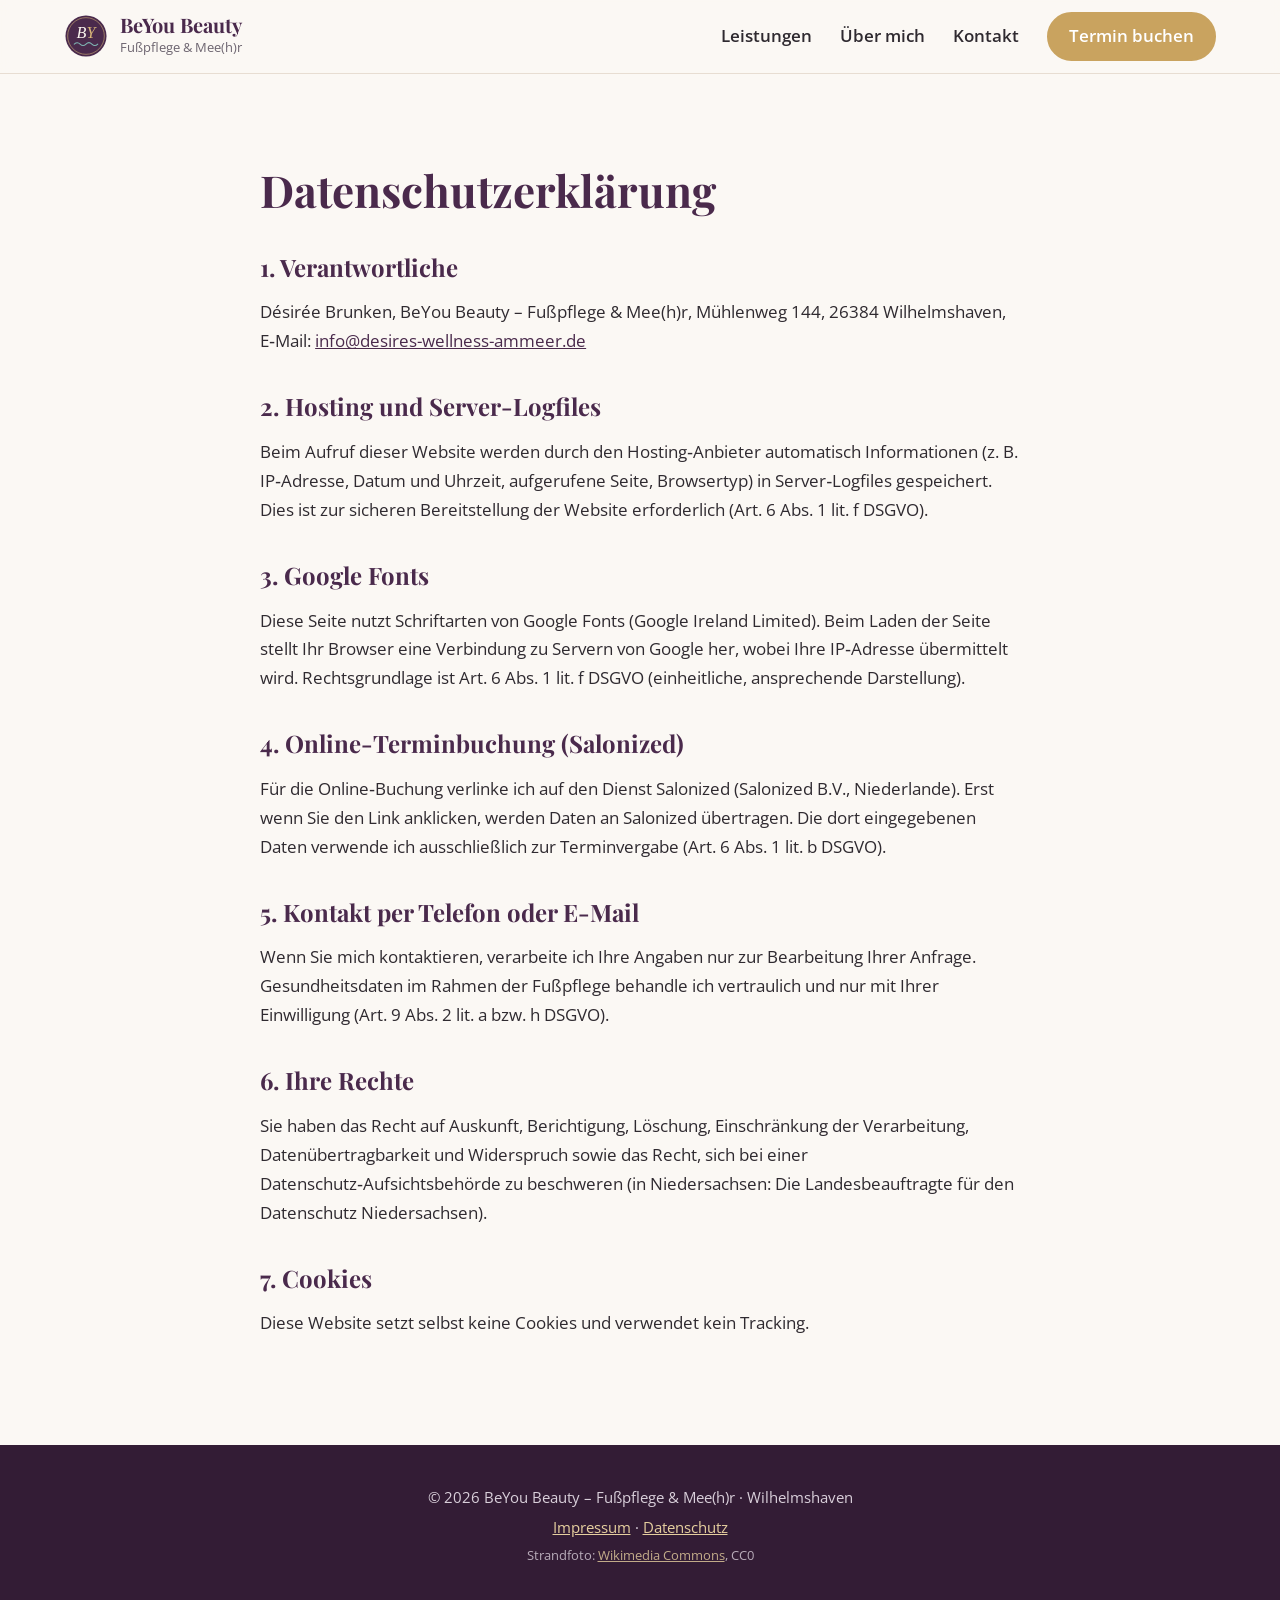
==== datenschutz.html @ 03ec9e49 "Website neu aufgebaut: One-Pager für BeYou Beauty – Fußpflege & Mee(h)r - Moderner, mobilfreundliche" ====
<!DOCTYPE html>
<html lang="de">
  <head>
    <meta charset="UTF-8" />
    <meta name="viewport" content="width=device-width, initial-scale=1.0" />
    <title>Datenschutz – BeYou Beauty</title>
    <meta name="robots" content="noindex" />
    <meta
      name="description"
      content="BeYou Beauty – Fußpflege & Mee(h)r in Wilhelmshaven. Medizinische Fußpflege, Nagelkorrekturspangen, Massagen und Beauty von Désirée Brunken, staatlich geprüfte Kosmetikerin und Podologin in Ausbildung."
    />
    <link rel="icon" href="assets/logo.svg" type="image/svg+xml" />
    <link rel="preconnect" href="https://fonts.googleapis.com" />
    <link rel="preconnect" href="https://fonts.gstatic.com" crossorigin />
    <link
      href="https://fonts.googleapis.com/css2?family=Playfair+Display:ital,wght@0,500;0,700;1,500&family=Open+Sans:wght@400;600&display=swap"
      rel="stylesheet"
    />
    <link rel="stylesheet" href="style.css" />
  </head>
  <body>
    <!-- Navigation -->
    <nav class="navbar">
      <a href="index.html#start" class="brand">
        <img src="assets/logo.svg" alt="" width="44" height="44" />
        <span>
          <strong>BeYou Beauty</strong>
          <small>Fußpflege &amp; Mee(h)r</small>
        </span>
      </a>
      <input type="checkbox" id="nav-toggle" class="nav-toggle" />
      <label for="nav-toggle" class="nav-toggle-label" aria-label="Menü öffnen">
        <span></span>
      </label>
      <ul>
        <li><a href="index.html#leistungen">Leistungen</a></li>
        <li><a href="index.html#ueber-mich">Über mich</a></li>
        <li><a href="index.html#kontakt">Kontakt</a></li>
        <li><a href="index.html#termin" class="btn btn-small">Termin buchen</a></li>
      </ul>
    </nav>

    <main class="section">
      <div class="container legal">
        <h1>Datenschutzerklärung</h1>
        <h2>1. Verantwortliche</h2>
        <p>
          Désirée Brunken, BeYou Beauty – Fußpflege &amp; Mee(h)r,
          Mühlenweg 144, 26384 Wilhelmshaven,
          E‑Mail: <a href="mailto:info@desires-wellness-ammeer.de">info@desires-wellness-ammeer.de</a>
        </p>
        <h2>2. Hosting und Server‑Logfiles</h2>
        <p>
          Beim Aufruf dieser Website werden durch den Hosting‑Anbieter
          automatisch Informationen (z.&nbsp;B. IP‑Adresse, Datum und Uhrzeit,
          aufgerufene Seite, Browsertyp) in Server‑Logfiles gespeichert. Dies
          ist zur sicheren Bereitstellung der Website erforderlich
          (Art.&nbsp;6 Abs.&nbsp;1 lit.&nbsp;f DSGVO).
        </p>
        <h2>3. Google Fonts</h2>
        <p>
          Diese Seite nutzt Schriftarten von Google Fonts (Google Ireland
          Limited). Beim Laden der Seite stellt Ihr Browser eine Verbindung zu
          Servern von Google her, wobei Ihre IP‑Adresse übermittelt wird.
          Rechtsgrundlage ist Art.&nbsp;6 Abs.&nbsp;1 lit.&nbsp;f DSGVO
          (einheitliche, ansprechende Darstellung).
        </p>
        <h2>4. Online‑Terminbuchung (Salonized)</h2>
        <p>
          Für die Online‑Buchung verlinke ich auf den Dienst Salonized
          (Salonized B.V., Niederlande). Erst wenn Sie den Link anklicken,
          werden Daten an Salonized übertragen. Die dort eingegebenen Daten
          verwende ich ausschließlich zur Terminvergabe
          (Art.&nbsp;6 Abs.&nbsp;1 lit.&nbsp;b DSGVO).
        </p>
        <h2>5. Kontakt per Telefon oder E‑Mail</h2>
        <p>
          Wenn Sie mich kontaktieren, verarbeite ich Ihre Angaben nur zur
          Bearbeitung Ihrer Anfrage. Gesundheitsdaten im Rahmen der
          Fußpflege behandle ich vertraulich und nur mit Ihrer Einwilligung
          (Art.&nbsp;9 Abs.&nbsp;2 lit.&nbsp;a bzw. h DSGVO).
        </p>
        <h2>6. Ihre Rechte</h2>
        <p>
          Sie haben das Recht auf Auskunft, Berichtigung, Löschung,
          Einschränkung der Verarbeitung, Datenübertragbarkeit und
          Widerspruch sowie das Recht, sich bei einer
          Datenschutz‑Aufsichtsbehörde zu beschweren (in Niedersachsen: Die
          Landesbeauftragte für den Datenschutz Niedersachsen).
        </p>
        <h2>7. Cookies</h2>
        <p>Diese Website setzt selbst keine Cookies und verwendet kein Tracking.</p>
      </div>
    </main>

    <footer class="footer">
      <div class="container footer-content">
        <p>&copy; 2026 BeYou Beauty – Fußpflege &amp; Mee(h)r · Wilhelmshaven</p>
        <p>
          <a href="impressum.html">Impressum</a> ·
          <a href="datenschutz.html">Datenschutz</a>
        </p>
        <p class="credits">
          Strandfoto:
          <a
            href="https://commons.wikimedia.org/wiki/File:People_enjoying_beach_walk_(Unsplash).jpg"
            target="_blank"
            rel="noopener"
            >Wikimedia Commons</a
          >, CC0
        </p>
      </div>
    </footer>
    <script>
      // Mobiles Menü nach Klick auf einen Link schließen
      document.querySelectorAll('.navbar ul a').forEach(function (link) {
        link.addEventListener('click', function () {
          document.getElementById('nav-toggle').checked = false;
        });
      });
    </script>
  </body>
</html>
---- style.css ----
/*
  Stylesheet für „BeYou Beauty – Fußpflege & Mee(h)r“.
  Farbwelt: dunkles Pflaume (Marke), Gold (Akzent), Sand und Meeresgrün
  für das Nordsee‑Gefühl. Überschriften in „Playfair Display“,
  Fließtext in „Open Sans“.
*/

:root {
  --plum: #4a2a4c;
  --plum-dark: #331c35;
  --gold: #c9a35f;
  --gold-dark: #b08944;
  --sea: #5f9e9a;
  --sand: #f6efe6;
  --cream: #fbf8f4;
  --text: #2f2a30;
  --muted: #6d6570;
  --line: #e7ddd2;
  --radius: 14px;
  --shadow: 0 10px 30px rgba(74, 42, 76, 0.08);
}

* {
  box-sizing: border-box;
}

html {
  scroll-behavior: smooth;
  scroll-padding-top: 80px;
}

body {
  margin: 0;
  font-family: 'Open Sans', system-ui, sans-serif;
  font-size: 17px;
  line-height: 1.7;
  color: var(--text);
  background: var(--cream);
}

h1,
h2,
h3 {
  font-family: 'Playfair Display', Georgia, serif;
  font-weight: 700;
  line-height: 1.2;
  color: var(--plum);
  margin: 0 0 0.5em;
}

a {
  color: var(--plum);
}

img {
  max-width: 100%;
  display: block;
}

svg {
  width: 24px;
  height: 24px;
  flex-shrink: 0;
  fill: none;
  stroke: currentColor;
  stroke-width: 1.7;
  stroke-linecap: round;
  stroke-linejoin: round;
}

.container {
  width: min(1120px, 100% - 32px);
  margin: 0 auto;
}

.eyebrow {
  text-transform: uppercase;
  letter-spacing: 0.18em;
  font-size: 13px;
  font-weight: 600;
  color: var(--sea);
  margin: 0 0 8px;
}

.center {
  text-align: center;
}

/* Buttons */
.btn {
  display: inline-block;
  padding: 13px 28px;
  border-radius: 999px;
  background: var(--gold);
  color: #fff;
  border: 2px solid var(--gold);
  font-weight: 600;
  text-decoration: none;
  transition: background-color 0.2s ease, color 0.2s ease, border-color 0.2s ease;
}

.btn:hover {
  background: var(--gold-dark);
  border-color: var(--gold-dark);
}

.btn-ghost {
  background: transparent;
  color: var(--plum);
  border-color: var(--plum);
}

.btn-ghost:hover {
  background: var(--plum);
  border-color: var(--plum);
  color: #fff;
}

.btn-small {
  padding: 8px 20px;
}

/* Navigation */
.navbar {
  position: sticky;
  top: 0;
  z-index: 100;
  display: flex;
  align-items: center;
  justify-content: space-between;
  gap: 16px;
  padding: 12px max(16px, 5%);
  background: rgba(251, 248, 244, 0.92);
  backdrop-filter: blur(8px);
  border-bottom: 1px solid var(--line);
}

.brand {
  display: flex;
  align-items: center;
  gap: 12px;
  text-decoration: none;
}

.brand strong {
  display: block;
  font-family: 'Playfair Display', Georgia, serif;
  font-size: 20px;
  color: var(--plum);
  line-height: 1.1;
}

.brand small {
  display: block;
  font-size: 13px;
  color: var(--muted);
}

.navbar ul {
  list-style: none;
  display: flex;
  align-items: center;
  gap: 28px;
  margin: 0;
  padding: 0;
}

.navbar ul a:not(.btn) {
  color: var(--text);
  text-decoration: none;
  font-weight: 600;
}

.navbar ul a:not(.btn):hover {
  color: var(--gold-dark);
}

.navbar ul .btn {
  color: #fff;
}

.nav-toggle,
.nav-toggle-label {
  display: none;
}

/* Hero */
.hero {
  min-height: min(82vh, 720px);
  display: flex;
  align-items: center;
  padding: 80px max(16px, 6%);
  background:
    linear-gradient(90deg, rgba(51, 28, 53, 0.82) 0%, rgba(51, 28, 53, 0.45) 55%, rgba(51, 28, 53, 0.1) 100%),
    url('assets/img/strand.jpg') center / cover no-repeat;
}

.hero-content {
  max-width: 620px;
  color: #fff;
}

.hero .eyebrow {
  color: #e6cf9f;
}

.hero h1 {
  color: #fff;
  font-size: clamp(38px, 6vw, 62px);
}

.hero h1 em {
  font-weight: 500;
  color: #e6cf9f;
}

.hero p {
  font-size: 19px;
  color: #f3ecf3;
}

.hero-actions {
  display: flex;
  flex-wrap: wrap;
  gap: 14px;
  margin-top: 28px;
}

.hero .btn-ghost {
  color: #fff;
  border-color: #fff;
}

.hero .btn-ghost:hover {
  background: #fff;
  color: var(--plum);
}

/* Vorteile */
.features {
  margin-top: -60px;
  position: relative;
}

.features-grid {
  display: grid;
  grid-template-columns: repeat(3, 1fr);
  gap: 24px;
}

.feature {
  background: #fff;
  border-radius: var(--radius);
  box-shadow: var(--shadow);
  padding: 28px;
}

.feature svg {
  width: 36px;
  height: 36px;
  color: var(--gold);
  margin-bottom: 12px;
}

.feature h3 {
  font-size: 21px;
}

.feature p {
  margin: 0;
  color: var(--muted);
  font-size: 16px;
}

/* Sections */
.section {
  padding: 90px 0;
}

.section h2 {
  font-size: clamp(30px, 4vw, 40px);
  text-align: center;
  margin-bottom: 40px;
}

.section h2.left {
  text-align: left;
  margin-bottom: 20px;
}

.section-sand {
  background: var(--sand);
}

/* Preise */
.price-grid {
  display: grid;
  grid-template-columns: repeat(2, 1fr);
  gap: 28px;
}

.price-card {
  background: #fff;
  border: 1px solid var(--line);
  border-radius: var(--radius);
  padding: 32px;
}

.price-card h3 {
  font-size: 26px;
  padding-bottom: 12px;
  border-bottom: 2px solid var(--gold);
  display: inline-block;
}

.price-list {
  list-style: none;
  margin: 8px 0 0;
  padding: 0;
}

.price-list li {
  display: flex;
  justify-content: space-between;
  align-items: baseline;
  gap: 16px;
  padding: 14px 0;
  border-bottom: 1px dashed var(--line);
}

.price-list li:last-child {
  border-bottom: none;
}

.price-list small {
  display: block;
  color: var(--muted);
  font-size: 14px;
}

.price-list b {
  color: var(--plum);
  white-space: nowrap;
  font-size: 18px;
}

.note {
  color: var(--muted);
  font-size: 15px;
  margin: 12px 0 0;
}

.note.center {
  margin-top: 32px;
}

/* Über mich */
.about-grid {
  display: grid;
  grid-template-columns: 5fr 7fr;
  gap: 60px;
  align-items: center;
}

.about-img {
  width: 100%;
  height: auto;
  aspect-ratio: 4 / 5;
  object-fit: cover;
  border-radius: 200px 200px var(--radius) var(--radius);
  box-shadow: var(--shadow);
}

.signature {
  font-family: 'Playfair Display', Georgia, serif;
  font-style: italic;
  font-size: 26px;
  color: var(--gold-dark);
  margin-top: 24px;
}

/* Termin */
.booking {
  background: linear-gradient(135deg, var(--plum-dark), var(--plum) 60%, #6a4a6c);
}

.booking-box {
  max-width: 760px;
  text-align: center;
  color: #f3ecf3;
}

.booking h2 {
  color: #fff;
  margin-bottom: 16px;
}

.booking .hero-actions {
  justify-content: center;
}

.booking .btn-ghost {
  color: #fff;
  border-color: #fff;
}

.booking .btn-ghost:hover {
  background: #fff;
  color: var(--plum);
}

/* Kontakt */
.contact-grid {
  display: grid;
  grid-template-columns: 1fr 1fr;
  gap: 60px;
  align-items: center;
}

.contact-list {
  list-style: none;
  padding: 0;
  margin: 0 0 28px;
}

.contact-list li {
  display: flex;
  gap: 14px;
  margin-bottom: 18px;
}

.contact-list svg {
  color: var(--sea);
  margin-top: 3px;
}

.contact-list a {
  text-decoration: none;
  word-break: break-word;
}

.contact-list a:hover {
  text-decoration: underline;
}

.contact-img {
  width: 100%;
  height: 100%;
  max-height: 460px;
  object-fit: cover;
  border-radius: var(--radius);
  box-shadow: var(--shadow);
}

/* Rechtstexte */
.legal {
  max-width: 760px;
}

.legal h1 {
  font-size: clamp(32px, 5vw, 44px);
}

.legal h2 {
  text-align: left;
  font-size: 24px;
  margin: 36px 0 10px;
}

/* Footer */
.footer {
  background: var(--plum-dark);
  color: #d9cfda;
  padding: 36px 0;
  font-size: 15px;
}

.footer-content {
  text-align: center;
}

.footer-content p {
  margin: 4px 0;
}

.footer a {
  color: #e6cf9f;
}

.footer .credits {
  font-size: 13px;
  opacity: 0.8;
}

/* Responsive */
@media (max-width: 900px) {
  .features-grid,
  .price-grid,
  .about-grid,
  .contact-grid {
    grid-template-columns: 1fr;
  }

  .about-grid,
  .contact-grid {
    gap: 36px;
  }

  .about-img {
    max-width: 420px;
    margin: 0 auto;
  }

  .section {
    padding: 64px 0;
  }

  .price-card {
    padding: 24px;
  }
}

@media (max-width: 760px) {
  .nav-toggle-label {
    display: flex;
    align-items: center;
    justify-content: center;
    width: 44px;
    height: 44px;
    cursor: pointer;
  }

  .nav-toggle-label span,
  .nav-toggle-label span::before,
  .nav-toggle-label span::after {
    display: block;
    width: 24px;
    height: 2px;
    background: var(--plum);
    position: relative;
  }

  .nav-toggle-label span::before,
  .nav-toggle-label span::after {
    content: '';
    position: absolute;
  }

  .nav-toggle-label span::before {
    top: -7px;
  }

  .nav-toggle-label span::after {
    top: 7px;
  }

  .navbar ul {
    display: none;
    position: absolute;
    top: 100%;
    left: 0;
    right: 0;
    flex-direction: column;
    gap: 0;
    padding: 8px 16px 20px;
    background: var(--cream);
    border-bottom: 1px solid var(--line);
  }

  .navbar ul li {
    width: 100%;
    text-align: center;
    padding: 10px 0;
  }

  .nav-toggle:checked ~ ul {
    display: flex;
  }

  .hero {
    min-height: 0;
    padding: 72px 16px 110px;
    background:
      linear-gradient(rgba(51, 28, 53, 0.7), rgba(51, 28, 53, 0.7)),
      url('assets/img/strand.jpg') center / cover no-repeat;
  }

  .hero p {
    font-size: 17px;
  }
}
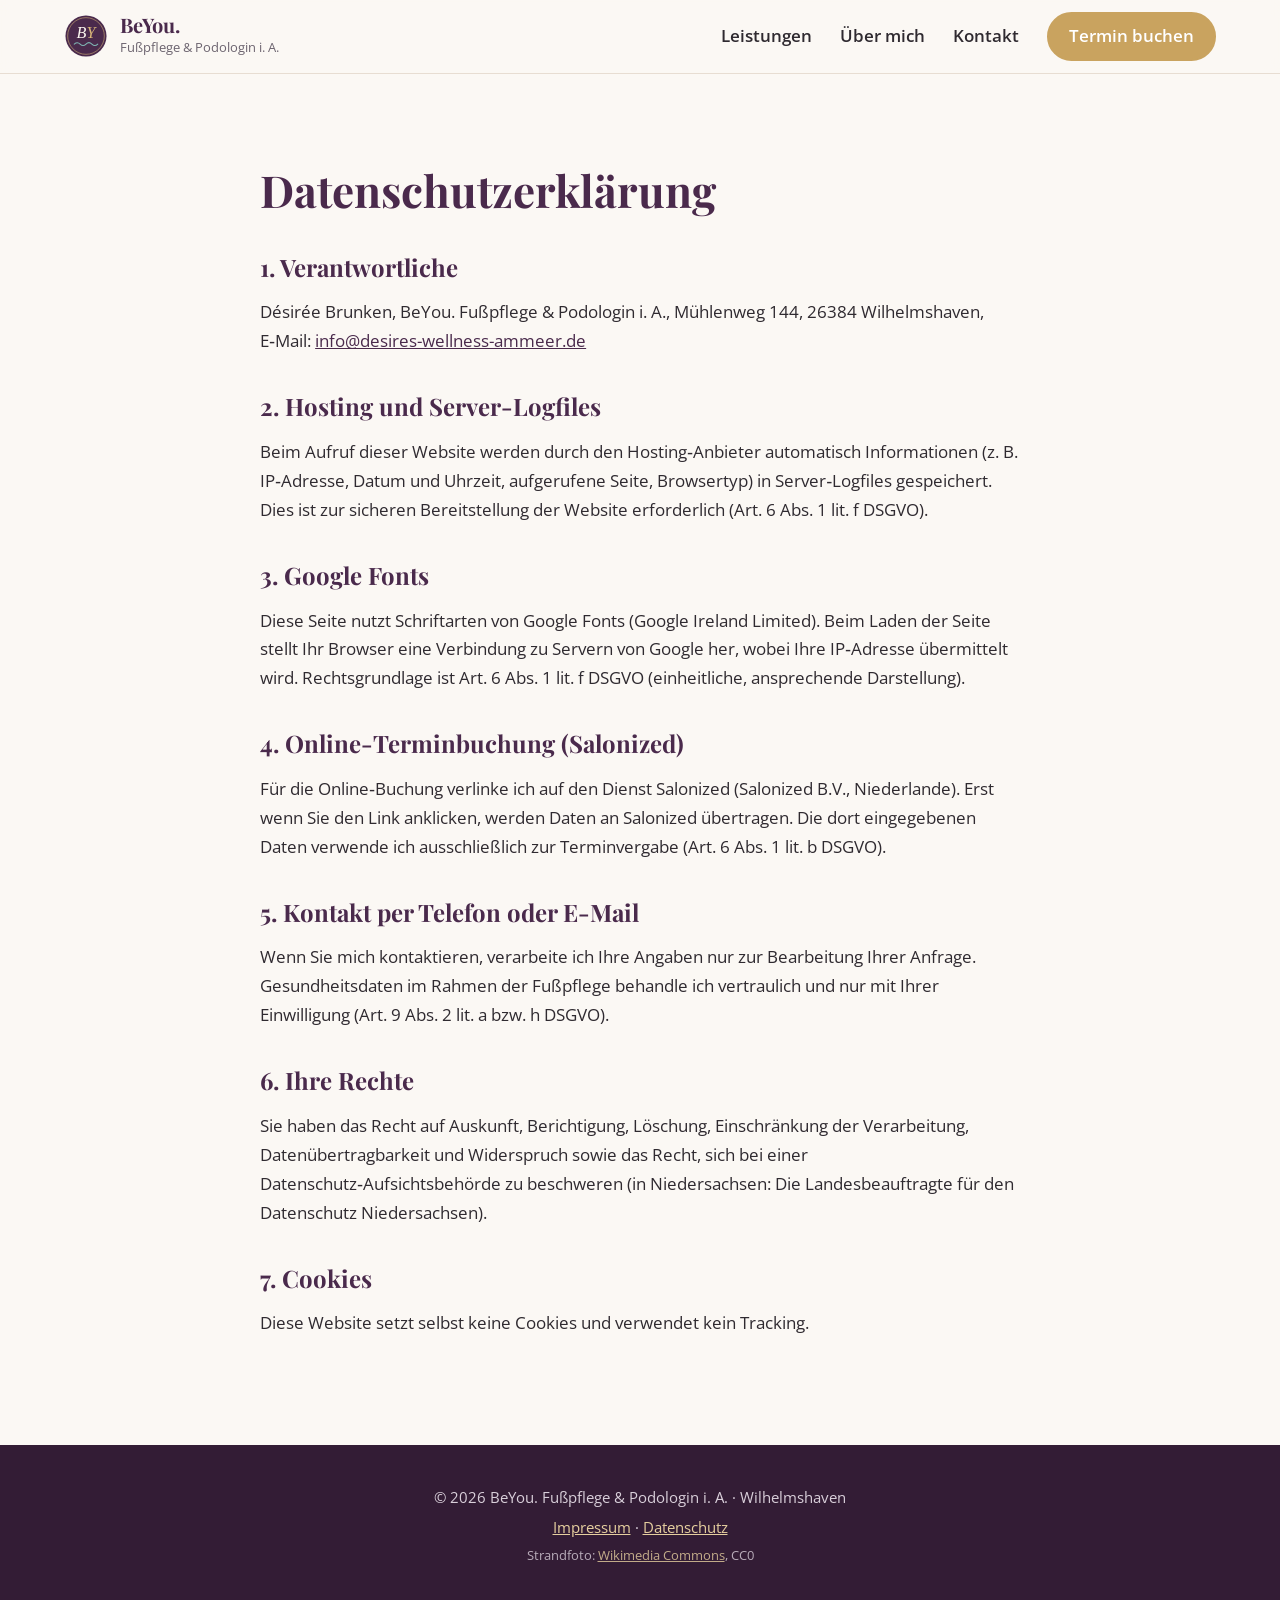
==== commit 1214acb8: "Firmenname auf „BeYou. Fußpflege & Podologin i. A.“ geändert Co-Authored-By: Claude Opus 5.5 <norepl" ====
--- a/datenschutz.html
+++ b/datenschutz.html
@@ -3,11 +3,11 @@
   <head>
     <meta charset="UTF-8" />
     <meta name="viewport" content="width=device-width, initial-scale=1.0" />
-    <title>Datenschutz – BeYou Beauty</title>
+    <title>Datenschutz – BeYou. Fußpflege</title>
     <meta name="robots" content="noindex" />
     <meta
       name="description"
-      content="BeYou Beauty – Fußpflege & Mee(h)r in Wilhelmshaven. Medizinische Fußpflege, Nagelkorrekturspangen, Massagen und Beauty von Désirée Brunken, staatlich geprüfte Kosmetikerin und Podologin in Ausbildung."
+      content="BeYou. Fußpflege & Podologin i. A. in Wilhelmshaven. Medizinische Fußpflege, Nagelkorrekturspangen, Massagen und Beauty von Désirée Brunken, staatlich geprüfte Kosmetikerin und Podologin in Ausbildung."
     />
     <link rel="icon" href="assets/logo.svg" type="image/svg+xml" />
     <link rel="preconnect" href="https://fonts.googleapis.com" />
@@ -24,8 +24,8 @@
       <a href="index.html#start" class="brand">
         <img src="assets/logo.svg" alt="" width="44" height="44" />
         <span>
-          <strong>BeYou Beauty</strong>
-          <small>Fußpflege &amp; Mee(h)r</small>
+          <strong>BeYou.</strong>
+          <small>Fußpflege &amp; Podologin i. A.</small>
         </span>
       </a>
       <input type="checkbox" id="nav-toggle" class="nav-toggle" />
@@ -45,7 +45,7 @@
         <h1>Datenschutzerklärung</h1>
         <h2>1. Verantwortliche</h2>
         <p>
-          Désirée Brunken, BeYou Beauty – Fußpflege &amp; Mee(h)r,
+          Désirée Brunken, BeYou. Fußpflege &amp; Podologin i. A.,
           Mühlenweg 144, 26384 Wilhelmshaven,
           E‑Mail: <a href="mailto:info@desires-wellness-ammeer.de">info@desires-wellness-ammeer.de</a>
         </p>
@@ -95,7 +95,7 @@
 
     <footer class="footer">
       <div class="container footer-content">
-        <p>&copy; 2026 BeYou Beauty – Fußpflege &amp; Mee(h)r · Wilhelmshaven</p>
+        <p>&copy; 2026 BeYou. Fußpflege &amp; Podologin i. A. · Wilhelmshaven</p>
         <p>
           <a href="impressum.html">Impressum</a> ·
           <a href="datenschutz.html">Datenschutz</a>
--- a/style.css
+++ b/style.css
@@ -1,5 +1,5 @@
 /*
-  Stylesheet für „BeYou Beauty – Fußpflege & Mee(h)r“.
+  Stylesheet für „BeYou. Fußpflege & Podologin i. A.“.
   Farbwelt: dunkles Pflaume (Marke), Gold (Akzent), Sand und Meeresgrün
   für das Nordsee‑Gefühl. Überschriften in „Playfair Display“,
   Fließtext in „Open Sans“.
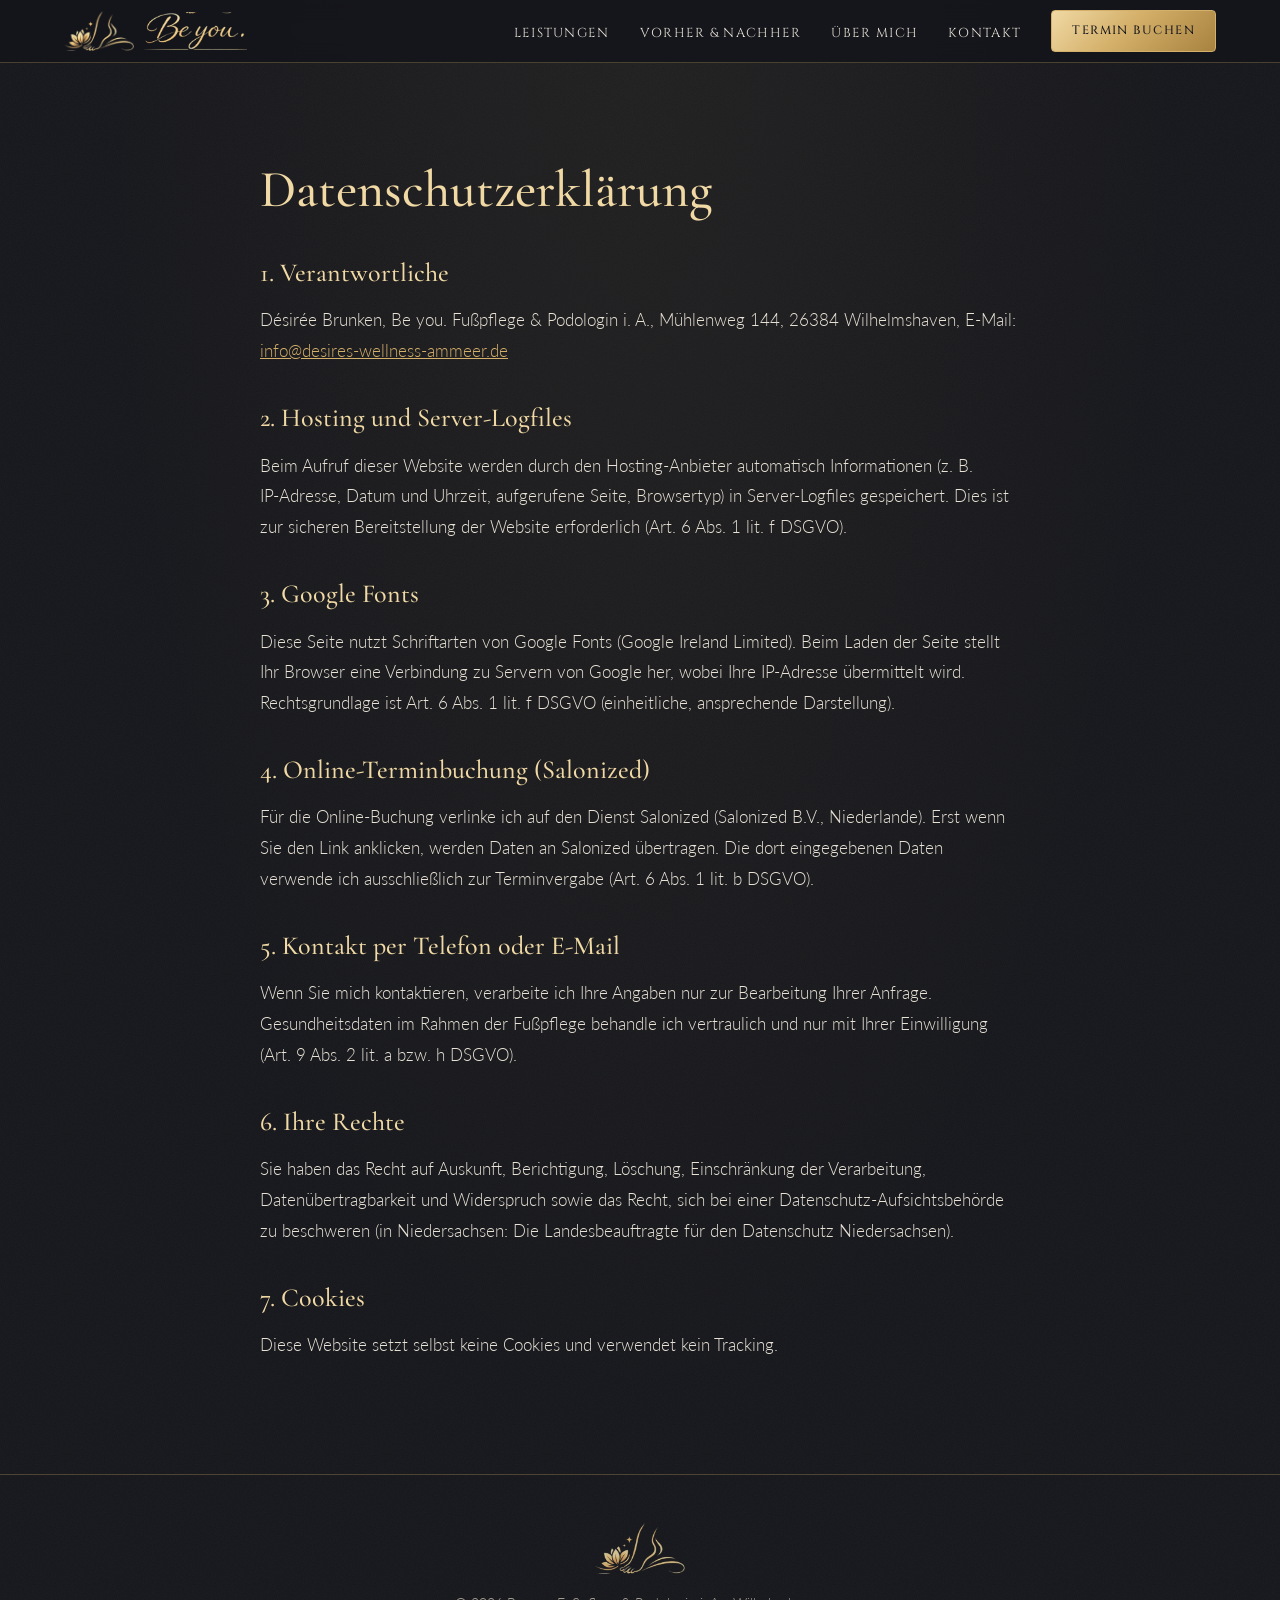
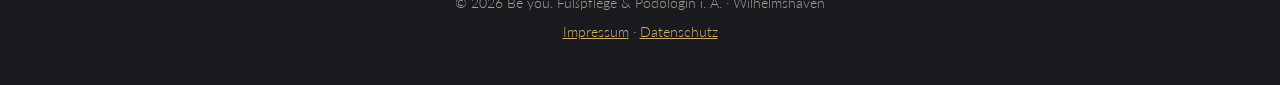
==== commit c5adbe71: "Edles Design im Stil des Logos: Anthrazit & Gold - Echtes Logo eingebunden (freigestellt: komplett, " ====
--- a/datenschutz.html
+++ b/datenschutz.html
@@ -3,17 +3,18 @@
   <head>
     <meta charset="UTF-8" />
     <meta name="viewport" content="width=device-width, initial-scale=1.0" />
-    <title>Datenschutz – BeYou. Fußpflege</title>
+    <title>Datenschutz – Be you. Fußpflege</title>
     <meta name="robots" content="noindex" />
     <meta
       name="description"
-      content="BeYou. Fußpflege & Podologin i. A. in Wilhelmshaven. Medizinische Fußpflege, Nagelkorrekturspangen, Massagen und Beauty von Désirée Brunken, staatlich geprüfte Kosmetikerin und Podologin in Ausbildung."
+      content="Be you. Fußpflege & Podologin in Ausbildung in Wilhelmshaven. Medizinische Fußpflege, Nagelkorrekturspangen, Massagen und Beauty von Désirée Brunken, staatlich geprüfte Kosmetikerin."
     />
-    <link rel="icon" href="assets/logo.svg" type="image/svg+xml" />
+    <meta name="theme-color" content="#15161b" />
+    <link rel="icon" href="assets/favicon.png" type="image/png" />
     <link rel="preconnect" href="https://fonts.googleapis.com" />
     <link rel="preconnect" href="https://fonts.gstatic.com" crossorigin />
     <link
-      href="https://fonts.googleapis.com/css2?family=Playfair+Display:ital,wght@0,500;0,700;1,500&family=Open+Sans:wght@400;600&display=swap"
+      href="https://fonts.googleapis.com/css2?family=Cinzel:wght@400;500&family=Cormorant+Garamond:ital,wght@0,400;0,500;0,600;1,400&family=Great+Vibes&family=Lato:wght@300;400;700&display=swap"
       rel="stylesheet"
     />
     <link rel="stylesheet" href="style.css" />
@@ -21,12 +22,9 @@
   <body>
     <!-- Navigation -->
     <nav class="navbar">
-      <a href="index.html#start" class="brand">
-        <img src="assets/logo.svg" alt="" width="44" height="44" />
-        <span>
-          <strong>BeYou.</strong>
-          <small>Fußpflege &amp; Podologin i. A.</small>
-        </span>
+      <a href="index.html#start" class="brand" aria-label="Be you. – zum Seitenanfang">
+        <img src="assets/logo-icon.png" alt="" class="brand-icon" />
+        <img src="assets/logo-schrift.png" alt="Be you." class="brand-text" />
       </a>
       <input type="checkbox" id="nav-toggle" class="nav-toggle" />
       <label for="nav-toggle" class="nav-toggle-label" aria-label="Menü öffnen">
@@ -34,6 +32,7 @@
       </label>
       <ul>
         <li><a href="index.html#leistungen">Leistungen</a></li>
+        <li><a href="index.html#vorher-nachher">Vorher &amp; Nachher</a></li>
         <li><a href="index.html#ueber-mich">Über mich</a></li>
         <li><a href="index.html#kontakt">Kontakt</a></li>
         <li><a href="index.html#termin" class="btn btn-small">Termin buchen</a></li>
@@ -45,7 +44,7 @@
         <h1>Datenschutzerklärung</h1>
         <h2>1. Verantwortliche</h2>
         <p>
-          Désirée Brunken, BeYou. Fußpflege &amp; Podologin i. A.,
+          Désirée Brunken, Be you. Fußpflege &amp; Podologin i. A.,
           Mühlenweg 144, 26384 Wilhelmshaven,
           E‑Mail: <a href="mailto:info@desires-wellness-ammeer.de">info@desires-wellness-ammeer.de</a>
         </p>
@@ -95,22 +94,15 @@
 
     <footer class="footer">
       <div class="container footer-content">
-        <p>&copy; 2026 BeYou. Fußpflege &amp; Podologin i. A. · Wilhelmshaven</p>
+        <img src="assets/logo-icon.png" alt="" class="footer-icon" loading="lazy" />
+        <p>&copy; 2026 Be you. Fußpflege &amp; Podologin i. A. · Wilhelmshaven</p>
         <p>
           <a href="impressum.html">Impressum</a> ·
           <a href="datenschutz.html">Datenschutz</a>
         </p>
-        <p class="credits">
-          Strandfoto:
-          <a
-            href="https://commons.wikimedia.org/wiki/File:People_enjoying_beach_walk_(Unsplash).jpg"
-            target="_blank"
-            rel="noopener"
-            >Wikimedia Commons</a
-          >, CC0
-        </p>
       </div>
     </footer>
+
     <script>
       // Mobiles Menü nach Klick auf einen Link schließen
       document.querySelectorAll('.navbar ul a').forEach(function (link) {
--- a/style.css
+++ b/style.css
@@ -1,23 +1,23 @@
 /*
-  Stylesheet für „BeYou. Fußpflege & Podologin i. A.“.
-  Farbwelt: dunkles Pflaume (Marke), Gold (Akzent), Sand und Meeresgrün
-  für das Nordsee‑Gefühl. Überschriften in „Playfair Display“,
-  Fließtext in „Open Sans“.
+  Stylesheet für „Be you. Fußpflege & Podologin i. A.“.
+  Edler Stil passend zum Logo: tiefes Anthrazit mit Gold.
+  Schriften: „Great Vibes“ (Schreibschrift‑Akzente), „Cinzel“ (Kapitälchen
+  wie im Logo‑Untertitel), „Cormorant Garamond“ (Überschriften),
+  „Lato“ (Fließtext).
 */
 
 :root {
-  --plum: #4a2a4c;
-  --plum-dark: #331c35;
-  --gold: #c9a35f;
-  --gold-dark: #b08944;
-  --sea: #5f9e9a;
-  --sand: #f6efe6;
-  --cream: #fbf8f4;
-  --text: #2f2a30;
-  --muted: #6d6570;
-  --line: #e7ddd2;
-  --radius: 14px;
-  --shadow: 0 10px 30px rgba(74, 42, 76, 0.08);
+  --bg: #15161b;
+  --bg-alt: #1b1c22;
+  --card: #1f2027;
+  --gold: #d4b06a;
+  --gold-light: #f0d9a4;
+  --gold-dark: #a8823f;
+  --gold-gradient: linear-gradient(135deg, #f0d9a4 0%, #d4b06a 45%, #a8823f 100%);
+  --text: #e8e2d6;
+  --muted: #a39d92;
+  --line: rgba(212, 176, 106, 0.28);
+  --radius: 4px;
 }
 
 * {
@@ -26,30 +26,40 @@
 
 html {
   scroll-behavior: smooth;
-  scroll-padding-top: 80px;
+  scroll-padding-top: 84px;
 }
 
 body {
   margin: 0;
-  font-family: 'Open Sans', system-ui, sans-serif;
+  font-family: 'Lato', system-ui, sans-serif;
+  font-weight: 300;
   font-size: 17px;
-  line-height: 1.7;
+  line-height: 1.8;
   color: var(--text);
-  background: var(--cream);
+  background-color: var(--bg);
+  /* dezente Struktur wie im Logo-Hintergrund */
+  background-image:
+    radial-gradient(ellipse at top, rgba(212, 176, 106, 0.06), transparent 60%),
+    url("data:image/svg+xml,%3Csvg xmlns='http://www.w3.org/2000/svg' width='160' height='160'%3E%3Cfilter id='n'%3E%3CfeTurbulence type='fractalNoise' baseFrequency='.9' numOctaves='2'/%3E%3CfeColorMatrix values='0 0 0 0 1 0 0 0 0 1 0 0 0 0 1 0 0 0 .035 0'/%3E%3C/filter%3E%3Crect width='100%25' height='100%25' filter='url(%23n)'/%3E%3C/svg%3E");
 }
 
 h1,
 h2,
 h3 {
-  font-family: 'Playfair Display', Georgia, serif;
+  font-family: 'Cormorant Garamond', Georgia, serif;
+  font-weight: 500;
+  line-height: 1.2;
+  color: var(--gold-light);
+  margin: 0 0 0.4em;
+}
+
+strong {
   font-weight: 700;
-  line-height: 1.2;
-  color: var(--plum);
-  margin: 0 0 0.5em;
+  color: var(--gold-light);
 }
 
 a {
-  color: var(--plum);
+  color: var(--gold);
 }
 
 img {
@@ -63,7 +73,7 @@
   flex-shrink: 0;
   fill: none;
   stroke: currentColor;
-  stroke-width: 1.7;
+  stroke-width: 1.3;
   stroke-linecap: round;
   stroke-linejoin: round;
 }
@@ -73,51 +83,90 @@
   margin: 0 auto;
 }
 
-.eyebrow {
-  text-transform: uppercase;
-  letter-spacing: 0.18em;
-  font-size: 13px;
-  font-weight: 600;
-  color: var(--sea);
-  margin: 0 0 8px;
-}
-
 .center {
   text-align: center;
+}
+
+/* Schreibschrift-Akzent über Überschriften */
+.script {
+  font-family: 'Great Vibes', cursive;
+  font-size: 38px;
+  line-height: 1;
+  margin: 0 0 4px;
+  color: var(--gold);
+}
+
+/* Goldene Trennlinie mit Raute */
+.divider {
+  display: block;
+  position: relative;
+  width: 180px;
+  height: 1px;
+  margin: 18px auto 0;
+  background: linear-gradient(90deg, transparent, var(--gold), transparent);
+}
+
+.divider::after {
+  content: '';
+  position: absolute;
+  left: 50%;
+  top: 50%;
+  width: 7px;
+  height: 7px;
+  background: var(--gold);
+  transform: translate(-50%, -50%) rotate(45deg);
+}
+
+.divider.left {
+  margin: 0 0 24px;
+  background: linear-gradient(90deg, var(--gold), transparent);
+}
+
+.divider.left::after {
+  left: 0;
 }
 
 /* Buttons */
 .btn {
   display: inline-block;
-  padding: 13px 28px;
-  border-radius: 999px;
-  background: var(--gold);
-  color: #fff;
-  border: 2px solid var(--gold);
-  font-weight: 600;
+  padding: 14px 34px;
+  border: 1px solid var(--gold);
+  border-radius: var(--radius);
+  background: var(--gold-gradient);
+  color: #1a1a1f;
+  font-family: 'Cinzel', serif;
+  font-size: 14px;
+  font-weight: 500;
+  letter-spacing: 0.12em;
   text-decoration: none;
-  transition: background-color 0.2s ease, color 0.2s ease, border-color 0.2s ease;
+  text-transform: uppercase;
+  transition: filter 0.25s ease, background 0.25s ease, color 0.25s ease;
 }
 
 .btn:hover {
-  background: var(--gold-dark);
-  border-color: var(--gold-dark);
+  filter: brightness(1.1);
 }
 
 .btn-ghost {
   background: transparent;
-  color: var(--plum);
-  border-color: var(--plum);
+  color: var(--gold-light);
 }
 
 .btn-ghost:hover {
-  background: var(--plum);
-  border-color: var(--plum);
-  color: #fff;
+  background: rgba(212, 176, 106, 0.12);
 }
 
 .btn-small {
-  padding: 8px 20px;
+  padding: 9px 20px;
+  font-size: 12px;
+}
+
+.actions {
+  display: flex;
+  flex-wrap: wrap;
+  justify-content: center;
+  gap: 16px;
+  margin-top: 32px;
 }
 
 /* Navigation */
@@ -129,54 +178,49 @@
   align-items: center;
   justify-content: space-between;
   gap: 16px;
-  padding: 12px max(16px, 5%);
-  background: rgba(251, 248, 244, 0.92);
-  backdrop-filter: blur(8px);
+  padding: 10px max(16px, 5%);
+  background: rgba(21, 22, 27, 0.9);
+  backdrop-filter: blur(10px);
   border-bottom: 1px solid var(--line);
 }
 
 .brand {
   display: flex;
   align-items: center;
-  gap: 12px;
-  text-decoration: none;
-}
-
-.brand strong {
-  display: block;
-  font-family: 'Playfair Display', Georgia, serif;
-  font-size: 20px;
-  color: var(--plum);
-  line-height: 1.1;
-}
-
-.brand small {
-  display: block;
-  font-size: 13px;
-  color: var(--muted);
+  gap: 10px;
+}
+
+.brand-icon {
+  height: 40px;
+  width: auto;
+}
+
+.brand-text {
+  height: 38px;
+  width: auto;
 }
 
 .navbar ul {
   list-style: none;
   display: flex;
   align-items: center;
-  gap: 28px;
+  gap: 30px;
   margin: 0;
   padding: 0;
 }
 
 .navbar ul a:not(.btn) {
+  font-family: 'Cinzel', serif;
+  font-size: 13px;
+  letter-spacing: 0.1em;
+  text-transform: uppercase;
   color: var(--text);
   text-decoration: none;
-  font-weight: 600;
+  transition: color 0.2s ease;
 }
 
 .navbar ul a:not(.btn):hover {
-  color: var(--gold-dark);
-}
-
-.navbar ul .btn {
-  color: #fff;
+  color: var(--gold);
 }
 
 .nav-toggle,
@@ -186,62 +230,62 @@
 
 /* Hero */
 .hero {
-  min-height: min(82vh, 720px);
   display: flex;
+  flex-direction: column;
   align-items: center;
-  padding: 80px max(16px, 6%);
-  background:
-    linear-gradient(90deg, rgba(51, 28, 53, 0.82) 0%, rgba(51, 28, 53, 0.45) 55%, rgba(51, 28, 53, 0.1) 100%),
-    url('assets/img/strand.jpg') center / cover no-repeat;
-}
-
-.hero-content {
-  max-width: 620px;
-  color: #fff;
-}
-
-.hero .eyebrow {
-  color: #e6cf9f;
-}
-
-.hero h1 {
-  color: #fff;
-  font-size: clamp(38px, 6vw, 62px);
-}
-
-.hero h1 em {
-  font-weight: 500;
-  color: #e6cf9f;
-}
-
-.hero p {
+  text-align: center;
+  padding: 56px 16px 72px;
+  background: radial-gradient(circle at 50% 40%, rgba(212, 176, 106, 0.1), transparent 55%);
+}
+
+.hero-logo {
+  width: min(620px, 92vw);
+  height: auto;
+}
+
+.hero-text {
+  max-width: 560px;
+  margin: 24px auto 0;
   font-size: 19px;
-  color: #f3ecf3;
-}
-
-.hero-actions {
-  display: flex;
-  flex-wrap: wrap;
-  gap: 14px;
-  margin-top: 28px;
-}
-
-.hero .btn-ghost {
-  color: #fff;
-  border-color: #fff;
-}
-
-.hero .btn-ghost:hover {
-  background: #fff;
-  color: var(--plum);
+  color: var(--muted);
+}
+
+/* Sections */
+.section {
+  padding: 96px 0;
+}
+
+.section-tight {
+  padding: 0 0 40px;
+}
+
+.section-alt {
+  background: rgba(255, 255, 255, 0.015);
+  border-top: 1px solid var(--line);
+  border-bottom: 1px solid var(--line);
+}
+
+.section-head {
+  text-align: center;
+  margin-bottom: 56px;
+}
+
+.section h2 {
+  font-size: clamp(34px, 5vw, 48px);
+  margin: 0;
+}
+
+.section h2.left {
+  text-align: left;
+}
+
+.lead {
+  color: var(--muted);
+  margin: 20px auto 0;
+  max-width: 560px;
 }
 
 /* Vorteile */
-.features {
-  margin-top: -60px;
-  position: relative;
-}
-
 .features-grid {
   display: grid;
   grid-template-columns: repeat(3, 1fr);
@@ -249,47 +293,27 @@
 }
 
 .feature {
-  background: #fff;
-  border-radius: var(--radius);
-  box-shadow: var(--shadow);
-  padding: 28px;
+  text-align: center;
+  padding: 36px 28px;
+  border: 1px solid var(--line);
+  background: var(--card);
 }
 
 .feature svg {
-  width: 36px;
-  height: 36px;
-  color: var(--gold);
-  margin-bottom: 12px;
+  width: 38px;
+  height: 38px;
+  color: var(--gold);
+  margin-bottom: 14px;
 }
 
 .feature h3 {
-  font-size: 21px;
+  font-size: 25px;
 }
 
 .feature p {
   margin: 0;
   color: var(--muted);
   font-size: 16px;
-}
-
-/* Sections */
-.section {
-  padding: 90px 0;
-}
-
-.section h2 {
-  font-size: clamp(30px, 4vw, 40px);
-  text-align: center;
-  margin-bottom: 40px;
-}
-
-.section h2.left {
-  text-align: left;
-  margin-bottom: 20px;
-}
-
-.section-sand {
-  background: var(--sand);
 }
 
 /* Preise */
@@ -300,156 +324,293 @@
 }
 
 .price-card {
-  background: #fff;
+  position: relative;
+  padding: 40px 36px 32px;
+  background: var(--card);
   border: 1px solid var(--line);
-  border-radius: var(--radius);
-  padding: 32px;
+}
+
+/* feiner innerer Goldrahmen */
+.price-card::before {
+  content: '';
+  position: absolute;
+  inset: 8px;
+  border: 1px solid rgba(212, 176, 106, 0.12);
+  pointer-events: none;
 }
 
 .price-card h3 {
-  font-size: 26px;
-  padding-bottom: 12px;
-  border-bottom: 2px solid var(--gold);
-  display: inline-block;
+  font-family: 'Cinzel', serif;
+  font-size: 20px;
+  font-weight: 400;
+  letter-spacing: 0.14em;
+  text-transform: uppercase;
+  text-align: center;
+  color: var(--gold);
+  margin-bottom: 20px;
 }
 
 .price-list {
   list-style: none;
-  margin: 8px 0 0;
+  margin: 0;
   padding: 0;
 }
 
+/* Name … Preis mit gepunkteter Führungslinie, Dauer darunter */
 .price-list li {
-  display: flex;
-  justify-content: space-between;
+  display: grid;
+  grid-template-columns: auto 1fr auto;
   align-items: baseline;
-  gap: 16px;
-  padding: 14px 0;
-  border-bottom: 1px dashed var(--line);
-}
-
-.price-list li:last-child {
-  border-bottom: none;
+  column-gap: 10px;
+  padding: 10px 0;
+}
+
+.price-list span {
+  font-family: 'Cormorant Garamond', Georgia, serif;
+  font-size: 21px;
+  font-weight: 500;
+  color: var(--text);
+}
+
+.price-list i {
+  border-bottom: 1px dotted rgba(212, 176, 106, 0.45);
+  transform: translateY(-5px);
+}
+
+.price-list b {
+  font-family: 'Cormorant Garamond', Georgia, serif;
+  font-size: 21px;
+  font-weight: 600;
+  color: var(--gold-light);
+  white-space: nowrap;
 }
 
 .price-list small {
-  display: block;
+  grid-column: 1 / -1;
+  font-size: 13px;
+  letter-spacing: 0.05em;
+  color: var(--muted);
+}
+
+.note {
   color: var(--muted);
   font-size: 14px;
-}
-
-.price-list b {
-  color: var(--plum);
-  white-space: nowrap;
+  font-style: italic;
+  margin: 14px 0 0;
+}
+
+.note.center {
+  margin-top: 36px;
+}
+
+/* Vorher / Nachher */
+.ba-grid {
+  display: grid;
+  grid-template-columns: repeat(3, 1fr);
+  gap: 28px;
+}
+
+.ba {
+  margin: 0;
+}
+
+.ba-stage {
+  --pos: 50%;
+  position: relative;
+  aspect-ratio: 1;
+  overflow: hidden;
+  border: 1px solid var(--line);
+  background: var(--card);
+}
+
+.ba-pane {
+  position: absolute;
+  inset: 0;
+}
+
+.ba-pane img {
+  width: 100%;
+  height: 100%;
+  object-fit: cover;
+}
+
+.ba-before {
+  clip-path: inset(0 calc(100% - var(--pos)) 0 0);
+}
+
+.ba-placeholder {
+  height: 100%;
+  display: flex;
+  align-items: center;
+  justify-content: center;
+  font-family: 'Cinzel', serif;
+  letter-spacing: 0.2em;
+  text-transform: uppercase;
+  font-size: 14px;
+  color: var(--gold);
+}
+
+.ba-after .ba-placeholder {
+  background: linear-gradient(135deg, #2a2620, #1f2027);
+  justify-content: flex-end;
+  padding-right: 12%;
+}
+
+.ba-before .ba-placeholder {
+  background: linear-gradient(135deg, #1f2027, #18191e);
+  justify-content: flex-start;
+  padding-left: 12%;
+  color: var(--muted);
+}
+
+.ba-handle {
+  position: absolute;
+  top: 0;
+  bottom: 0;
+  left: var(--pos);
+  width: 1px;
+  background: var(--gold);
+  pointer-events: none;
+}
+
+.ba-handle::after {
+  content: '‹ ›';
+  position: absolute;
+  top: 50%;
+  left: 50%;
+  transform: translate(-50%, -50%);
+  width: 40px;
+  height: 40px;
+  border-radius: 50%;
+  display: flex;
+  align-items: center;
+  justify-content: center;
+  background: var(--bg);
+  border: 1px solid var(--gold);
+  color: var(--gold);
   font-size: 18px;
-}
-
-.note {
-  color: var(--muted);
-  font-size: 15px;
-  margin: 12px 0 0;
-}
-
-.note.center {
-  margin-top: 32px;
+  line-height: 1;
+}
+
+.ba-stage input {
+  position: absolute;
+  inset: 0;
+  width: 100%;
+  height: 100%;
+  margin: 0;
+  opacity: 0;
+  cursor: ew-resize;
+}
+
+.ba figcaption {
+  margin-top: 14px;
+  text-align: center;
+  font-family: 'Cinzel', serif;
+  font-size: 14px;
+  letter-spacing: 0.1em;
+  color: var(--gold);
 }
 
 /* Über mich */
 .about-grid {
   display: grid;
   grid-template-columns: 5fr 7fr;
-  gap: 60px;
+  gap: 72px;
   align-items: center;
 }
 
-.about-img {
+.about-frame {
+  position: relative;
+  padding: 14px;
+  border: 1px solid var(--line);
+}
+
+.about-frame img {
   width: 100%;
   height: auto;
   aspect-ratio: 4 / 5;
   object-fit: cover;
-  border-radius: 200px 200px var(--radius) var(--radius);
-  box-shadow: var(--shadow);
+  filter: saturate(0.85) contrast(1.05);
 }
 
 .signature {
-  font-family: 'Playfair Display', Georgia, serif;
-  font-style: italic;
-  font-size: 26px;
-  color: var(--gold-dark);
+  font-family: 'Great Vibes', cursive;
+  font-size: 42px;
+  line-height: 1.2;
+  color: var(--gold);
   margin-top: 24px;
 }
 
 /* Termin */
-.booking {
-  background: linear-gradient(135deg, var(--plum-dark), var(--plum) 60%, #6a4a6c);
-}
-
 .booking-box {
   max-width: 760px;
-  text-align: center;
-  color: #f3ecf3;
-}
-
-.booking h2 {
-  color: #fff;
-  margin-bottom: 16px;
-}
-
-.booking .hero-actions {
-  justify-content: center;
-}
-
-.booking .btn-ghost {
-  color: #fff;
-  border-color: #fff;
-}
-
-.booking .btn-ghost:hover {
-  background: #fff;
-  color: var(--plum);
+  margin: 0 auto;
+  padding: 56px 40px;
+  text-align: center;
+  border: 1px solid var(--gold);
+  outline: 1px solid var(--line);
+  outline-offset: 8px;
+}
+
+.booking-icon {
+  width: 120px;
+  margin: 0 auto 16px;
+}
+
+.booking-box p {
+  color: var(--muted);
 }
 
 /* Kontakt */
 .contact-grid {
   display: grid;
-  grid-template-columns: 1fr 1fr;
-  gap: 60px;
-  align-items: center;
-}
-
-.contact-list {
-  list-style: none;
-  padding: 0;
-  margin: 0 0 28px;
-}
-
-.contact-list li {
-  display: flex;
-  gap: 14px;
-  margin-bottom: 18px;
-}
-
-.contact-list svg {
-  color: var(--sea);
-  margin-top: 3px;
-}
-
-.contact-list a {
+  grid-template-columns: repeat(3, 1fr);
+  gap: 24px;
+}
+
+.contact-card {
+  text-align: center;
+  padding: 36px 24px;
+  background: var(--card);
+  border: 1px solid var(--line);
+}
+
+.contact-card svg {
+  width: 34px;
+  height: 34px;
+  color: var(--gold);
+  margin-bottom: 10px;
+}
+
+.contact-card h3 {
+  font-family: 'Cinzel', serif;
+  font-size: 16px;
+  font-weight: 400;
+  letter-spacing: 0.14em;
+  text-transform: uppercase;
+  color: var(--gold);
+}
+
+.contact-card p {
+  margin: 0 0 8px;
+}
+
+.contact-card a {
+  color: var(--text);
   text-decoration: none;
   word-break: break-word;
 }
 
-.contact-list a:hover {
-  text-decoration: underline;
-}
-
-.contact-img {
-  width: 100%;
-  height: 100%;
-  max-height: 460px;
-  object-fit: cover;
-  border-radius: var(--radius);
-  box-shadow: var(--shadow);
+.contact-card a:hover {
+  color: var(--gold);
+}
+
+.contact-card > a {
+  font-family: 'Cinzel', serif;
+  font-size: 13px;
+  letter-spacing: 0.1em;
+  color: var(--gold);
+  border-bottom: 1px solid var(--gold);
 }
 
 /* Rechtstexte */
@@ -458,25 +619,31 @@
 }
 
 .legal h1 {
-  font-size: clamp(32px, 5vw, 44px);
+  font-size: clamp(36px, 5vw, 52px);
 }
 
 .legal h2 {
   text-align: left;
-  font-size: 24px;
-  margin: 36px 0 10px;
+  font-size: 26px;
+  margin: 36px 0 8px;
 }
 
 /* Footer */
 .footer {
-  background: var(--plum-dark);
-  color: #d9cfda;
-  padding: 36px 0;
-  font-size: 15px;
+  border-top: 1px solid var(--line);
+  padding: 48px 0 36px;
+  font-size: 14px;
+  color: var(--muted);
 }
 
 .footer-content {
   text-align: center;
+}
+
+.footer-icon {
+  width: 90px;
+  margin: 0 auto 16px;
+  opacity: 0.85;
 }
 
 .footer-content p {
@@ -484,12 +651,7 @@
 }
 
 .footer a {
-  color: #e6cf9f;
-}
-
-.footer .credits {
-  font-size: 13px;
-  opacity: 0.8;
+  color: var(--gold);
 }
 
 /* Responsive */
@@ -497,30 +659,40 @@
   .features-grid,
   .price-grid,
   .about-grid,
-  .contact-grid {
+  .contact-grid,
+  .ba-grid {
     grid-template-columns: 1fr;
   }
 
-  .about-grid,
-  .contact-grid {
-    gap: 36px;
-  }
-
-  .about-img {
+  .about-grid {
+    gap: 40px;
+  }
+
+  .about-frame {
     max-width: 420px;
     margin: 0 auto;
   }
 
+  .ba-grid {
+    max-width: 460px;
+    margin: 0 auto;
+  }
+
   .section {
-    padding: 64px 0;
+    padding: 72px 0;
   }
 
   .price-card {
-    padding: 24px;
-  }
-}
-
-@media (max-width: 760px) {
+    padding: 32px 22px 24px;
+  }
+
+  .price-list span,
+  .price-list b {
+    font-size: 19px;
+  }
+}
+
+@media (max-width: 1000px) {
   .nav-toggle-label {
     display: flex;
     align-items: center;
@@ -535,8 +707,8 @@
   .nav-toggle-label span::after {
     display: block;
     width: 24px;
-    height: 2px;
-    background: var(--plum);
+    height: 1px;
+    background: var(--gold);
     position: relative;
   }
 
@@ -562,30 +734,36 @@
     right: 0;
     flex-direction: column;
     gap: 0;
-    padding: 8px 16px 20px;
-    background: var(--cream);
+    padding: 8px 16px 24px;
+    background: var(--bg);
     border-bottom: 1px solid var(--line);
   }
 
   .navbar ul li {
     width: 100%;
     text-align: center;
-    padding: 10px 0;
+    padding: 12px 0;
   }
 
   .nav-toggle:checked ~ ul {
     display: flex;
   }
-
-  .hero {
-    min-height: 0;
-    padding: 72px 16px 110px;
-    background:
-      linear-gradient(rgba(51, 28, 53, 0.7), rgba(51, 28, 53, 0.7)),
-      url('assets/img/strand.jpg') center / cover no-repeat;
-  }
-
-  .hero p {
-    font-size: 17px;
-  }
-}
+}
+
+@media (max-width: 480px) {
+  .brand-icon {
+    height: 34px;
+  }
+
+  .brand-text {
+    height: 30px;
+  }
+
+  .booking-box {
+    padding: 44px 20px;
+  }
+
+  .script {
+    font-size: 32px;
+  }
+}
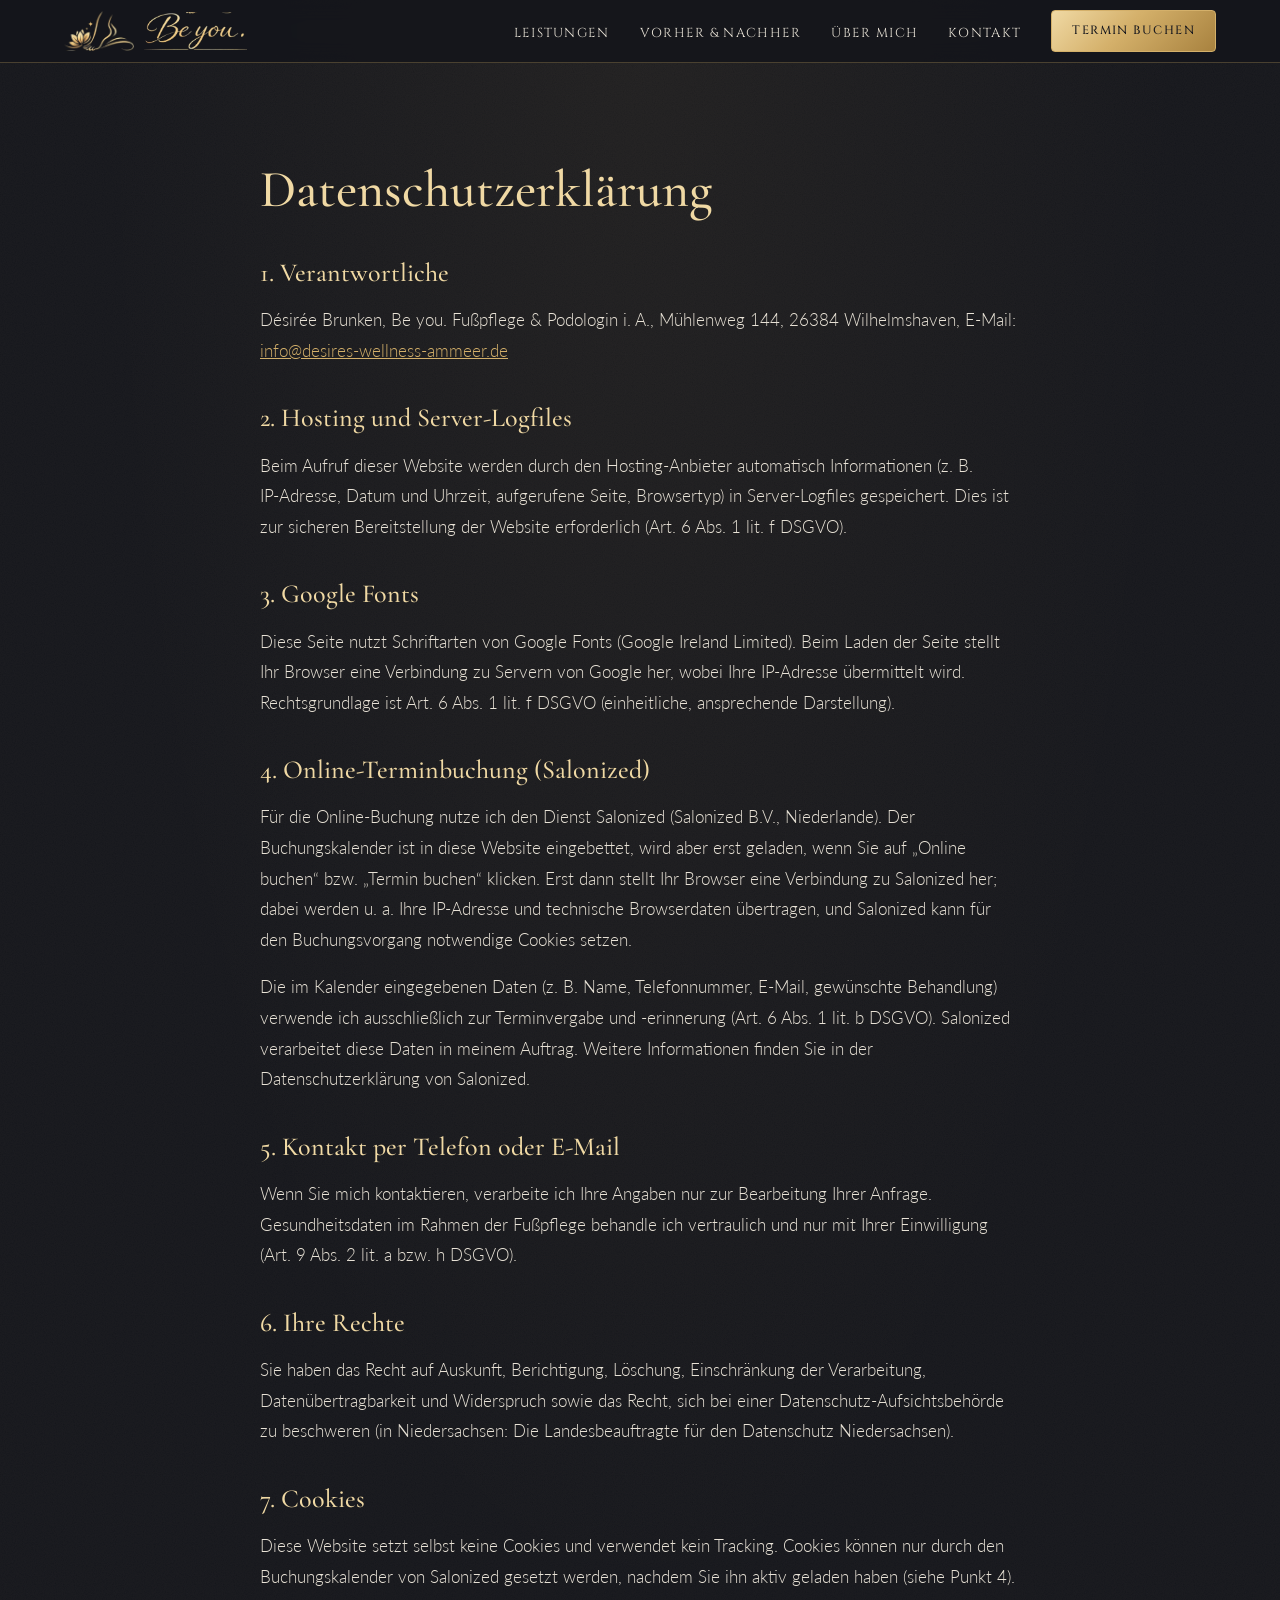
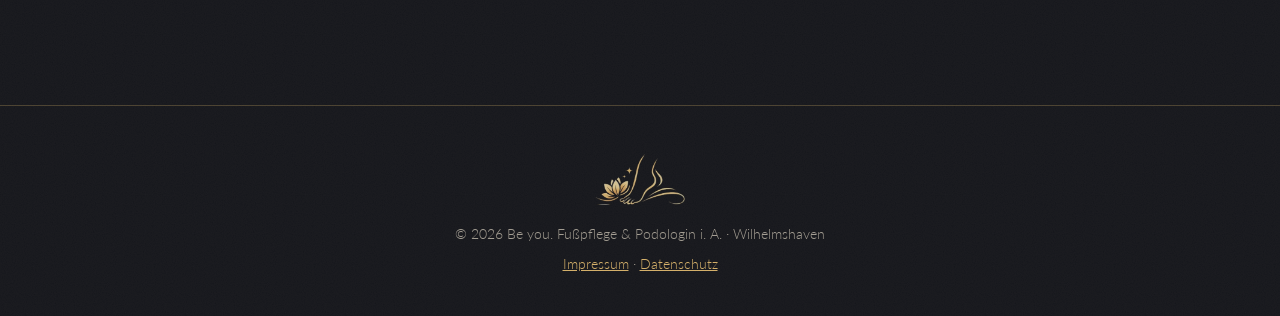
==== commit c8fa38f1: "Online-Buchung (Salonized) direkt in die Seite eingebettet - Buchungskalender wird per Klick im Term" ====
--- a/datenschutz.html
+++ b/datenschutz.html
@@ -64,13 +64,23 @@
           Rechtsgrundlage ist Art.&nbsp;6 Abs.&nbsp;1 lit.&nbsp;f DSGVO
           (einheitliche, ansprechende Darstellung).
         </p>
-        <h2>4. Online‑Terminbuchung (Salonized)</h2>
+        <h2 id="buchung">4. Online‑Terminbuchung (Salonized)</h2>
         <p>
-          Für die Online‑Buchung verlinke ich auf den Dienst Salonized
-          (Salonized B.V., Niederlande). Erst wenn Sie den Link anklicken,
-          werden Daten an Salonized übertragen. Die dort eingegebenen Daten
-          verwende ich ausschließlich zur Terminvergabe
-          (Art.&nbsp;6 Abs.&nbsp;1 lit.&nbsp;b DSGVO).
+          Für die Online‑Buchung nutze ich den Dienst Salonized (Salonized
+          B.V., Niederlande). Der Buchungskalender ist in diese Website
+          eingebettet, wird aber erst geladen, wenn Sie auf „Online buchen“
+          bzw. „Termin buchen“ klicken. Erst dann stellt Ihr Browser eine
+          Verbindung zu Salonized her; dabei werden u.&nbsp;a. Ihre IP‑Adresse
+          und technische Browserdaten übertragen, und Salonized kann
+          für den Buchungsvorgang notwendige Cookies setzen.
+        </p>
+        <p>
+          Die im Kalender eingegebenen Daten (z.&nbsp;B. Name, Telefonnummer,
+          E‑Mail, gewünschte Behandlung) verwende ich ausschließlich zur
+          Terminvergabe und ‑erinnerung (Art.&nbsp;6 Abs.&nbsp;1 lit.&nbsp;b
+          DSGVO). Salonized verarbeitet diese Daten in meinem Auftrag.
+          Weitere Informationen finden Sie in der Datenschutzerklärung von
+          Salonized.
         </p>
         <h2>5. Kontakt per Telefon oder E‑Mail</h2>
         <p>
@@ -88,7 +98,12 @@
           Landesbeauftragte für den Datenschutz Niedersachsen).
         </p>
         <h2>7. Cookies</h2>
-        <p>Diese Website setzt selbst keine Cookies und verwendet kein Tracking.</p>
+        <p>
+          Diese Website setzt selbst keine Cookies und verwendet kein
+          Tracking. Cookies können nur durch den Buchungskalender von
+          Salonized gesetzt werden, nachdem Sie ihn aktiv geladen haben
+          (siehe Punkt 4).
+        </p>
       </div>
     </main>
 
--- a/style.css
+++ b/style.css
@@ -140,6 +140,7 @@
   letter-spacing: 0.12em;
   text-decoration: none;
   text-transform: uppercase;
+  cursor: pointer;
   transition: filter 0.25s ease, background 0.25s ease, color 0.25s ease;
 }
 
@@ -543,7 +544,7 @@
 
 /* Termin */
 .booking-box {
-  max-width: 760px;
+  max-width: 860px;
   margin: 0 auto;
   padding: 56px 40px;
   text-align: center;
@@ -559,6 +560,40 @@
 
 .booking-box p {
   color: var(--muted);
+}
+
+/* Eingebettete Online-Buchung */
+.booking-widget {
+  margin-top: 32px;
+}
+
+.booking-consent .note {
+  max-width: 460px;
+  margin: 16px auto 0;
+  font-size: 13px;
+}
+
+.booking-widget.is-loaded {
+  background: #fff;
+  border: 1px solid var(--gold);
+}
+
+.booking-widget iframe {
+  display: block;
+  width: 100%;
+  height: 820px;
+  max-height: 85vh;
+  min-height: 560px;
+  border: 0;
+}
+
+.booking-alt {
+  margin: 24px 0 0;
+  font-size: 15px;
+}
+
+.booking-alt a {
+  color: var(--gold);
 }
 
 /* Kontakt */
@@ -760,7 +795,7 @@
   }
 
   .booking-box {
-    padding: 44px 20px;
+    padding: 44px 12px;
   }
 
   .script {
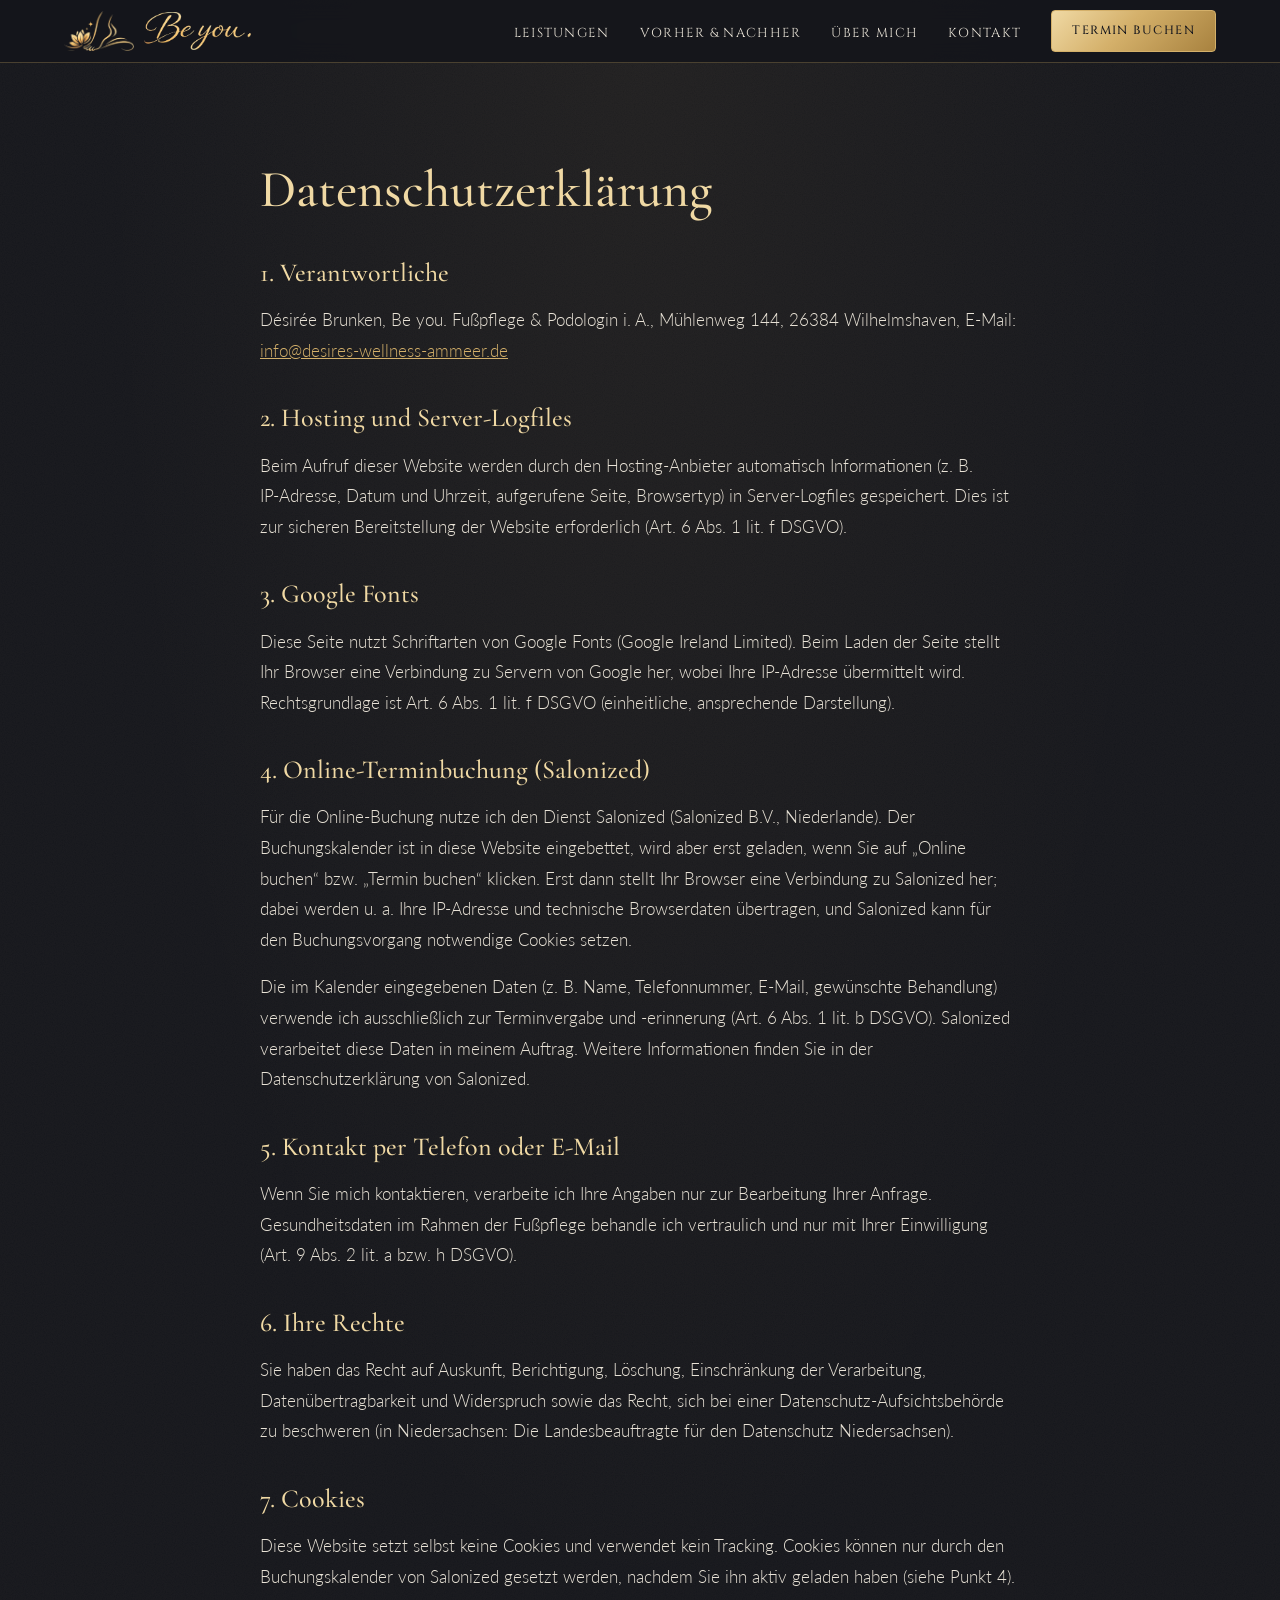
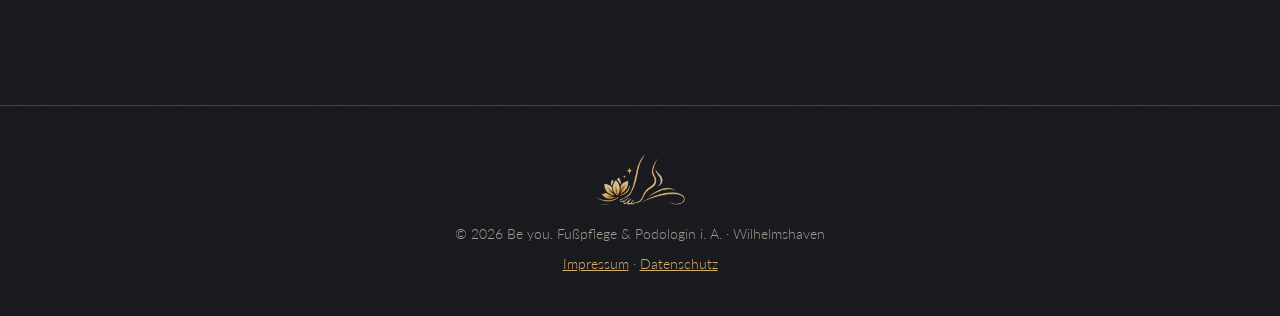
==== commit d87d1109: "Wimpern-/Augenbrauen- und Waxing-Leistungen entfernt Co-Authored-By: Claude Opus 5.5 <noreply@anthro" ====
--- a/datenschutz.html
+++ b/datenschutz.html
@@ -7,7 +7,7 @@
     <meta name="robots" content="noindex" />
     <meta
       name="description"
-      content="Be you. Fußpflege & Podologin in Ausbildung in Wilhelmshaven. Medizinische Fußpflege, Nagelkorrekturspangen, Massagen und Beauty von Désirée Brunken, staatlich geprüfte Kosmetikerin."
+      content="Be you. Fußpflege & Podologin in Ausbildung in Wilhelmshaven. Medizinische Fußpflege, Nagelkorrekturspangen und Massagen von Désirée Brunken, staatlich geprüfte Kosmetikerin."
     />
     <meta name="theme-color" content="#15161b" />
     <link rel="icon" href="assets/favicon.png" type="image/png" />
--- a/style.css
+++ b/style.css
@@ -574,16 +574,12 @@
 }
 
 .booking-widget.is-loaded {
-  background: #fff;
-  border: 1px solid var(--gold);
+  min-height: 700px;
 }
 
 .booking-widget iframe {
   display: block;
   width: 100%;
-  height: 820px;
-  max-height: 85vh;
-  min-height: 560px;
   border: 0;
 }
 
